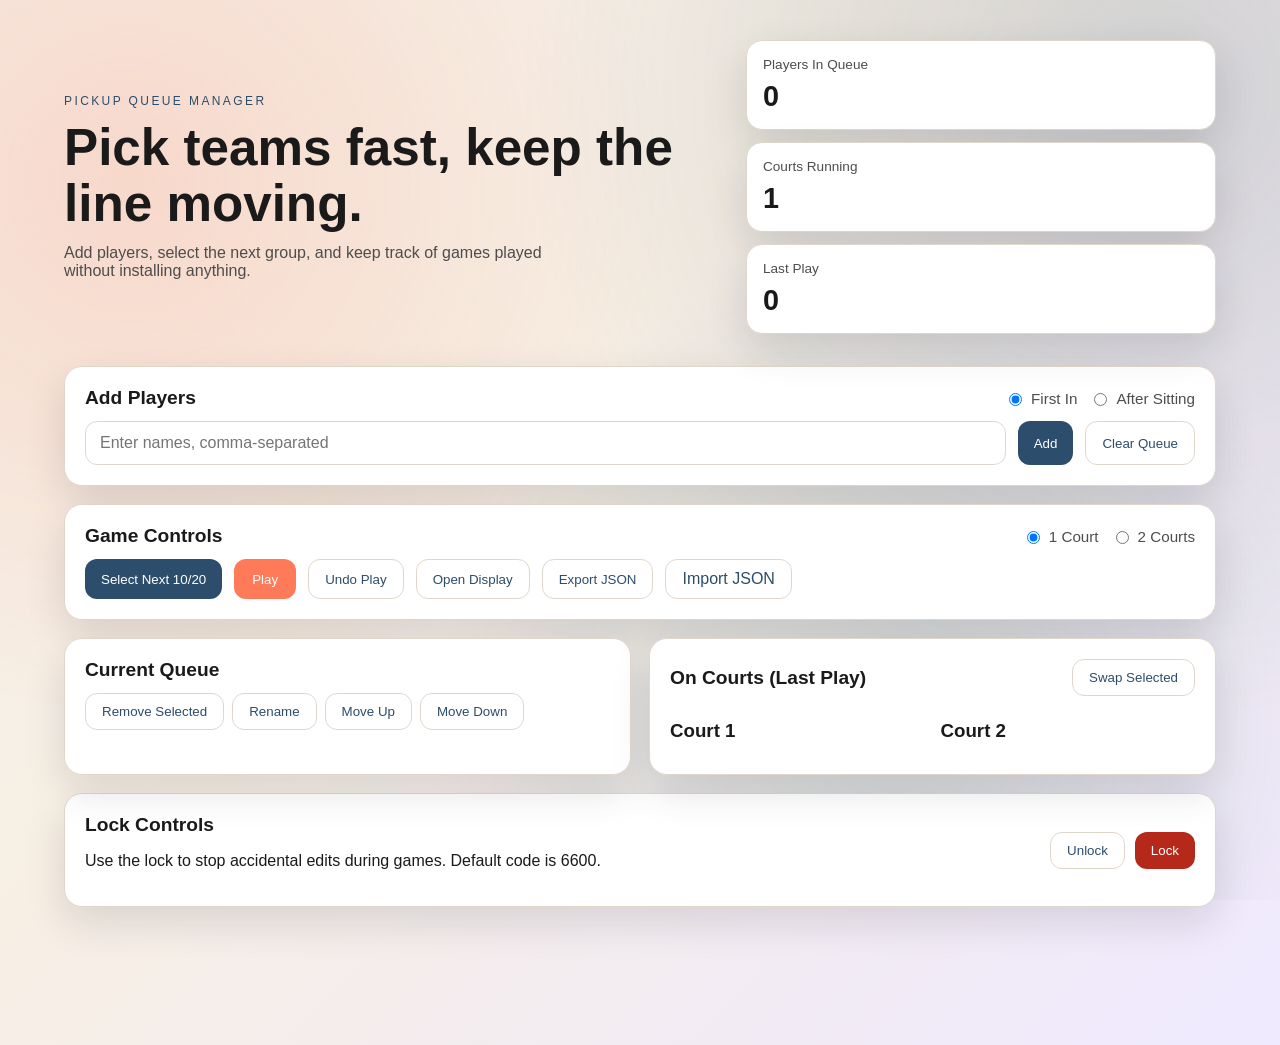
==== docs/index.html @ 73b5d34d "Add browser app for pickup queue" ====
<!DOCTYPE html>
<html lang="en">
  <head>
    <meta charset="UTF-8" />
    <meta name="viewport" content="width=device-width, initial-scale=1.0" />
    <title>Pickup Queue</title>
    <link rel="stylesheet" href="styles.css" />
  </head>
  <body>
    <div class="bg-orbit"></div>
    <div class="app">
      <header class="hero">
        <div>
          <p class="eyebrow">Pickup Queue Manager</p>
          <h1>Pick teams fast, keep the line moving.</h1>
          <p class="subhead">
            Add players, select the next group, and keep track of games played
            without installing anything.
          </p>
        </div>
        <div class="stats">
          <div class="stat-card">
            <span class="stat-label">Players In Queue</span>
            <span id="stat-queue" class="stat-value">0</span>
          </div>
          <div class="stat-card">
            <span class="stat-label">Courts Running</span>
            <span id="stat-courts" class="stat-value">1</span>
          </div>
          <div class="stat-card">
            <span class="stat-label">Last Play</span>
            <span id="stat-last-play" class="stat-value">0</span>
          </div>
        </div>
      </header>

      <section class="panel">
        <div class="panel-header">
          <h2>Add Players</h2>
          <div class="toggle-group">
            <label class="radio">
              <input type="radio" name="add-mode" value="first_in" checked />
              First In
            </label>
            <label class="radio">
              <input type="radio" name="add-mode" value="after_sitting" />
              After Sitting
            </label>
          </div>
        </div>
        <div class="add-row">
          <input
            id="player-input"
            type="text"
            placeholder="Enter names, comma-separated"
            autocomplete="off"
          />
          <button id="add-btn" class="primary" data-lockable="true">Add</button>
          <button id="clear-btn" class="ghost" data-lockable="true">
            Clear Queue
          </button>
        </div>
      </section>

      <section class="panel">
        <div class="panel-header">
          <h2>Game Controls</h2>
          <div class="toggle-group">
            <label class="radio">
              <input type="radio" name="courts" value="1" checked />
              1 Court
            </label>
            <label class="radio">
              <input type="radio" name="courts" value="2" />
              2 Courts
            </label>
          </div>
        </div>
        <div class="control-row">
          <button id="select-next-btn" class="primary">Select Next 10/20</button>
          <button id="play-btn" class="accent">Play</button>
          <button id="undo-btn" class="ghost">Undo Play</button>
          <button id="display-btn" class="ghost">Open Display</button>
          <button id="export-btn" class="ghost">Export JSON</button>
          <label class="ghost file-btn">
            Import JSON
            <input id="import-input" type="file" accept="application/json" />
          </label>
        </div>
      </section>

      <section class="grid">
        <div class="panel">
          <div class="panel-header">
            <h2>Current Queue</h2>
            <div class="queue-actions">
              <button id="remove-btn" class="ghost" data-lockable="true">
                Remove Selected
              </button>
              <button id="rename-btn" class="ghost" data-lockable="true">
                Rename
              </button>
              <button id="move-up-btn" class="ghost" data-lockable="true">
                Move Up
              </button>
              <button id="move-down-btn" class="ghost" data-lockable="true">
                Move Down
              </button>
            </div>
          </div>
          <ul id="queue-list" class="list" aria-label="Queue list"></ul>
        </div>

        <div class="panel">
          <div class="panel-header">
            <h2>On Courts (Last Play)</h2>
            <button id="swap-btn" class="ghost">Swap Selected</button>
          </div>
          <div class="courts">
            <div>
              <h3>Court 1</h3>
              <ul id="court1-list" class="list" aria-label="Court 1"></ul>
            </div>
            <div>
              <h3>Court 2</h3>
              <ul id="court2-list" class="list" aria-label="Court 2"></ul>
            </div>
          </div>
        </div>
      </section>

      <section class="panel lock-panel">
        <div>
          <h2>Lock Controls</h2>
          <p>
            Use the lock to stop accidental edits during games. Default code is
            6600.
          </p>
        </div>
        <div class="lock-actions">
          <button id="unlock-btn" class="ghost">Unlock</button>
          <button id="lock-btn" class="danger">Lock</button>
        </div>
      </section>
    </div>

    <script src="app.js"></script>
  </body>
</html>
---- docs/styles.css ----
:root {
  color-scheme: light;
  --bg: #f6f1ea;
  --ink: #1a1a1a;
  --ink-soft: #4d4d4d;
  --card: #ffffff;
  --border: #e0d7cc;
  --accent: #ff7a59;
  --accent-deep: #de4c2a;
  --primary: #2c4d6b;
  --primary-soft: #3b6c91;
  --danger: #b6291a;
  --shadow: 0 16px 40px rgba(15, 20, 35, 0.12);
  font-family: "Trebuchet MS", "Segoe UI", sans-serif;
}

* {
  box-sizing: border-box;
}

body {
  margin: 0;
  background: linear-gradient(135deg, #f6f1ea 0%, #f7efe4 40%, #efe9ff 100%);
  color: var(--ink);
  min-height: 100vh;
}

.bg-orbit {
  position: fixed;
  inset: 0;
  pointer-events: none;
  background: radial-gradient(circle at 10% 20%, rgba(255, 122, 89, 0.2), transparent 40%),
    radial-gradient(circle at 90% 10%, rgba(44, 77, 107, 0.18), transparent 45%),
    radial-gradient(circle at 70% 80%, rgba(62, 120, 88, 0.16), transparent 40%);
  z-index: -1;
}

.app {
  max-width: 1200px;
  margin: 40px auto 80px;
  padding: 0 24px 40px;
}

.hero {
  display: grid;
  grid-template-columns: minmax(280px, 1.4fr) minmax(240px, 1fr);
  gap: 24px;
  align-items: center;
  margin-bottom: 32px;
}

.eyebrow {
  text-transform: uppercase;
  letter-spacing: 0.2em;
  font-size: 12px;
  margin: 0 0 12px;
  color: var(--primary);
}

h1 {
  font-size: clamp(2.2rem, 4vw, 3.2rem);
  margin: 0 0 12px;
  line-height: 1.1;
}

h2 {
  margin: 0;
  font-size: 1.2rem;
}

h3 {
  margin: 12px 0;
}

.subhead {
  margin: 0;
  color: var(--ink-soft);
  max-width: 480px;
}

.stats {
  display: grid;
  gap: 12px;
}

.stat-card {
  background: var(--card);
  border: 1px solid var(--border);
  border-radius: 16px;
  padding: 16px;
  box-shadow: var(--shadow);
}

.stat-label {
  display: block;
  font-size: 0.85rem;
  color: var(--ink-soft);
  margin-bottom: 8px;
}

.stat-value {
  font-size: 1.8rem;
  font-weight: 700;
}

.panel {
  background: var(--card);
  border: 1px solid var(--border);
  border-radius: 18px;
  padding: 20px;
  box-shadow: var(--shadow);
  margin-bottom: 18px;
}

.panel-header {
  display: flex;
  gap: 12px;
  align-items: center;
  justify-content: space-between;
  flex-wrap: wrap;
  margin-bottom: 12px;
}

.toggle-group {
  display: flex;
  gap: 12px;
  flex-wrap: wrap;
}

.radio {
  display: inline-flex;
  gap: 6px;
  align-items: center;
  font-size: 0.95rem;
  color: var(--ink-soft);
}

input[type="text"] {
  flex: 1;
  padding: 12px 14px;
  border-radius: 12px;
  border: 1px solid var(--border);
  font-size: 1rem;
}

.add-row {
  display: flex;
  gap: 12px;
  flex-wrap: wrap;
}

.control-row {
  display: flex;
  gap: 12px;
  flex-wrap: wrap;
}

.queue-actions {
  display: flex;
  gap: 8px;
  flex-wrap: wrap;
}

.primary {
  background: var(--primary);
  color: white;
  border: none;
  padding: 10px 16px;
  border-radius: 12px;
  cursor: pointer;
}

.accent {
  background: var(--accent);
  color: white;
  border: none;
  padding: 10px 18px;
  border-radius: 12px;
  cursor: pointer;
}

.ghost {
  background: transparent;
  color: var(--primary);
  border: 1px solid var(--border);
  padding: 10px 16px;
  border-radius: 12px;
  cursor: pointer;
}

.danger {
  background: var(--danger);
  color: white;
  border: none;
  padding: 10px 16px;
  border-radius: 12px;
  cursor: pointer;
}

button:disabled {
  opacity: 0.5;
  cursor: not-allowed;
}

.file-btn {
  position: relative;
  overflow: hidden;
}

.file-btn input {
  position: absolute;
  inset: 0;
  opacity: 0;
  cursor: pointer;
}

.grid {
  display: grid;
  grid-template-columns: repeat(auto-fit, minmax(280px, 1fr));
  gap: 18px;
}

.list {
  list-style: none;
  padding: 0;
  margin: 0;
  display: grid;
  gap: 8px;
}

.list li {
  padding: 10px 12px;
  border-radius: 12px;
  border: 1px solid var(--border);
  display: flex;
  align-items: center;
  justify-content: space-between;
  background: #fbfaf8;
  cursor: pointer;
}

.list li.selected {
  border-color: var(--accent);
  background: rgba(255, 122, 89, 0.12);
}

.list .badge {
  font-size: 0.8rem;
  color: var(--ink-soft);
}

.courts {
  display: grid;
  grid-template-columns: repeat(auto-fit, minmax(180px, 1fr));
  gap: 16px;
}

.lock-panel {
  display: flex;
  justify-content: space-between;
  align-items: center;
  gap: 16px;
  flex-wrap: wrap;
}

.lock-actions {
  display: flex;
  gap: 10px;
}

.display {
  background: #050505;
  color: #f7f4ef;
}

.display-shell {
  min-height: 100vh;
  padding: 40px;
  background: radial-gradient(circle at top left, rgba(255, 122, 89, 0.16), transparent 50%),
    radial-gradient(circle at top right, rgba(44, 77, 107, 0.3), transparent 45%);
}

.display-shell h1 {
  font-size: clamp(2.5rem, 4vw, 4rem);
  margin: 0 0 24px;
}

.display-grid {
  display: grid;
  grid-template-columns: repeat(auto-fit, minmax(240px, 1fr));
  gap: 24px;
}

.display-court,
.display-queue {
  background: rgba(15, 15, 18, 0.7);
  border-radius: 20px;
  padding: 20px;
  border: 1px solid rgba(255, 255, 255, 0.08);
}

.display-court h2,
.display-queue h2 {
  margin-top: 0;
  font-size: 1.6rem;
}

.display-list,
.display-queue-list {
  list-style: none;
  padding: 0;
  margin: 0;
  display: grid;
  gap: 12px;
  font-size: clamp(1.4rem, 2vw, 2.4rem);
}

.display-queue-list {
  list-style: decimal;
  padding-left: 22px;
  font-size: clamp(1rem, 1.6vw, 1.6rem);
}

.display-queue-columns {
  display: grid;
  grid-template-columns: repeat(2, minmax(0, 1fr));
  gap: 16px;
}

@media (max-width: 768px) {
  .hero {
    grid-template-columns: 1fr;
  }

  .panel-header {
    flex-direction: column;
    align-items: flex-start;
  }
}
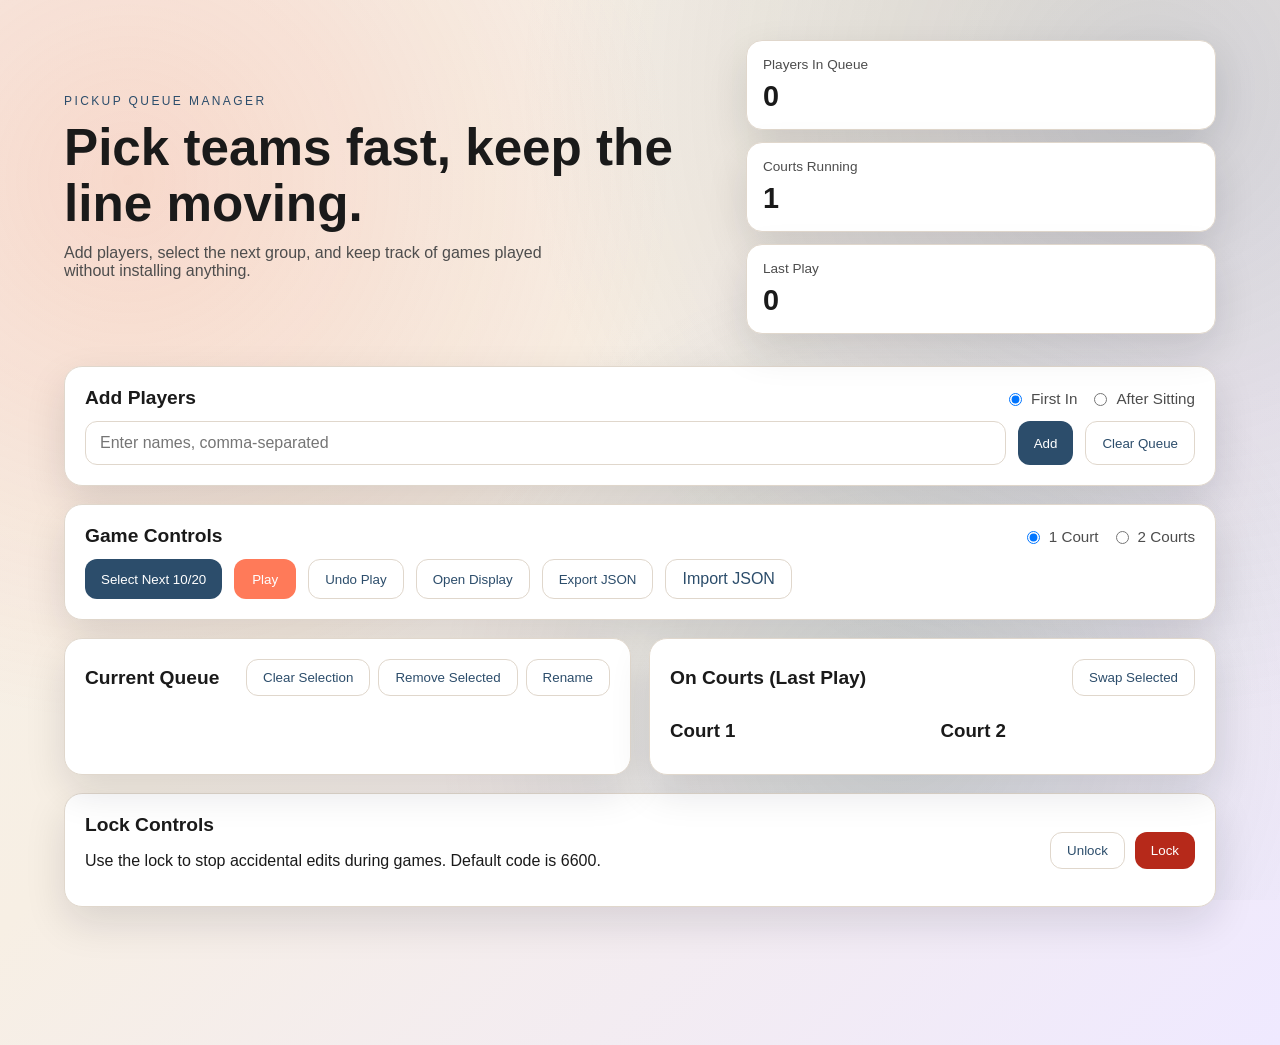
==== commit 3feed3af: "Add files via upload" ====
--- a/docs/index.html
+++ b/docs/index.html
@@ -94,17 +94,14 @@
           <div class="panel-header">
             <h2>Current Queue</h2>
             <div class="queue-actions">
+              <button id="clear-selection-btn" class="ghost" data-lockable="true">
+                Clear Selection
+              </button>
               <button id="remove-btn" class="ghost" data-lockable="true">
                 Remove Selected
               </button>
               <button id="rename-btn" class="ghost" data-lockable="true">
                 Rename
-              </button>
-              <button id="move-up-btn" class="ghost" data-lockable="true">
-                Move Up
-              </button>
-              <button id="move-down-btn" class="ghost" data-lockable="true">
-                Move Down
               </button>
             </div>
           </div>
--- a/docs/styles.css
+++ b/docs/styles.css
@@ -275,34 +275,43 @@
 
 .display-shell {
   min-height: 100vh;
-  padding: 40px;
+  padding: 20px 28px 28px;
   background: radial-gradient(circle at top left, rgba(255, 122, 89, 0.16), transparent 50%),
     radial-gradient(circle at top right, rgba(44, 77, 107, 0.3), transparent 45%);
+  display: flex;
+  flex-direction: column;
 }
 
 .display-shell h1 {
-  font-size: clamp(2.5rem, 4vw, 4rem);
-  margin: 0 0 24px;
+  font-size: clamp(1.6rem, 2.2vw, 2.4rem);
+  margin: 0 0 12px;
+  line-height: 1;
 }
 
 .display-grid {
   display: grid;
   grid-template-columns: repeat(auto-fit, minmax(240px, 1fr));
-  gap: 24px;
+  gap: 20px;
+  flex: 1;
+  min-height: 0;
 }
 
 .display-court,
 .display-queue {
   background: rgba(15, 15, 18, 0.7);
   border-radius: 20px;
-  padding: 20px;
+  padding: 16px;
   border: 1px solid rgba(255, 255, 255, 0.08);
+  display: flex;
+  flex-direction: column;
+  min-height: 0;
 }
 
 .display-court h2,
 .display-queue h2 {
   margin-top: 0;
-  font-size: 1.6rem;
+  margin-bottom: 12px;
+  font-size: 1.35rem;
 }
 
 .display-list,
@@ -313,6 +322,22 @@
   display: grid;
   gap: 12px;
   font-size: clamp(1.4rem, 2vw, 2.4rem);
+  align-content: start;
+  flex: 1;
+  min-height: 0;
+}
+
+.display-list {
+  grid-template-rows: repeat(10, minmax(0, 1fr));
+  font-size: clamp(2rem, min(4.5vw, 6.5vh), 5rem);
+}
+
+.display-list li {
+  display: flex;
+  align-items: center;
+  min-height: 0;
+  overflow: hidden;
+  line-height: 1;
 }
 
 .display-queue-list {
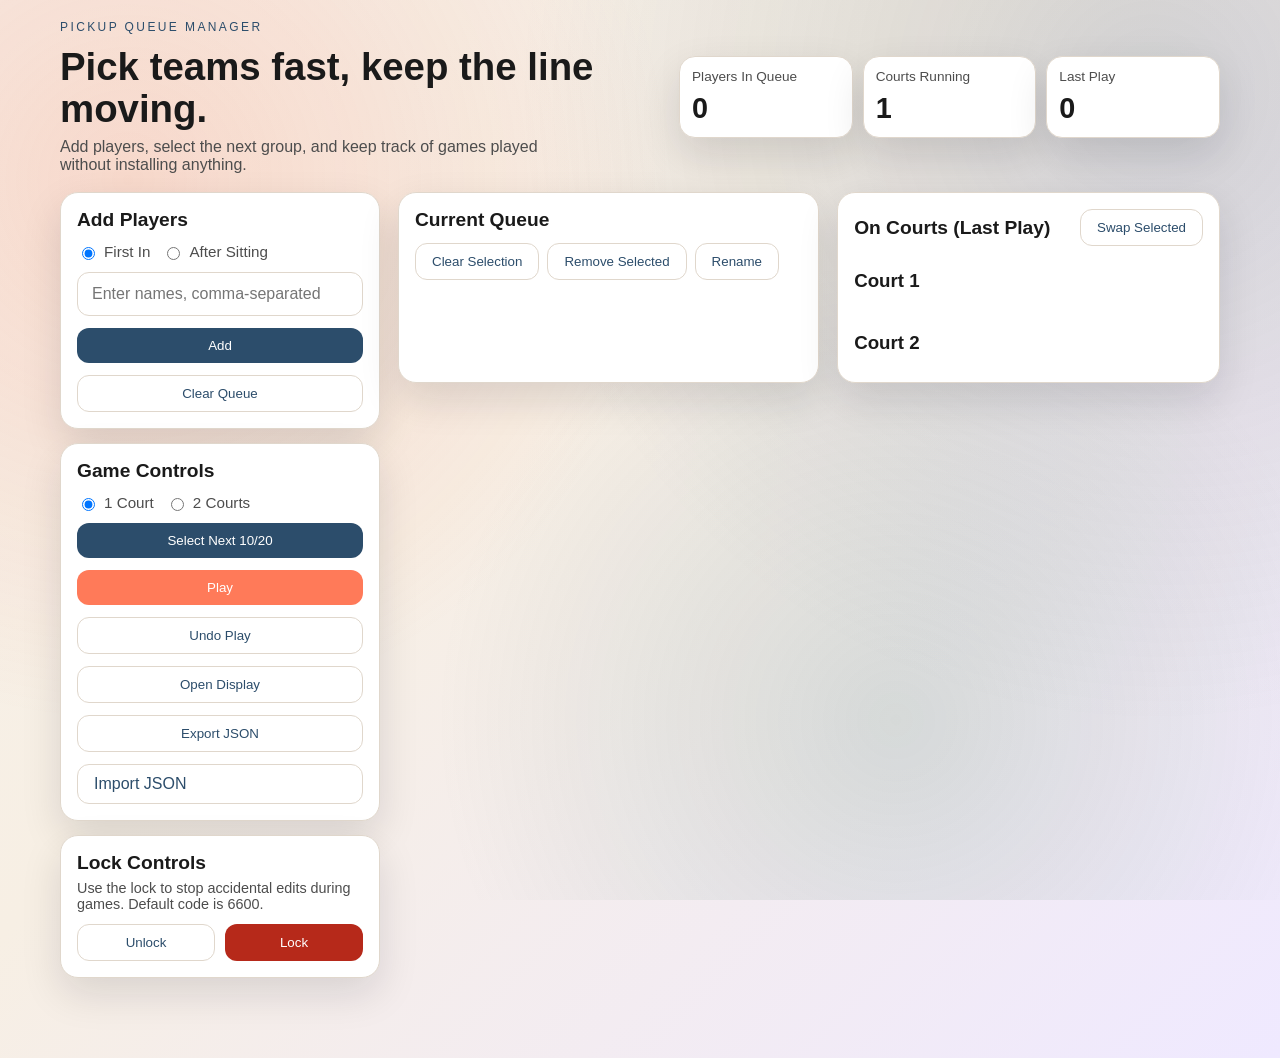
==== commit cb143689: "Add files via upload" ====
--- a/docs/index.html
+++ b/docs/index.html
@@ -34,111 +34,115 @@
         </div>
       </header>
 
-      <section class="panel">
-        <div class="panel-header">
-          <h2>Add Players</h2>
-          <div class="toggle-group">
-            <label class="radio">
-              <input type="radio" name="add-mode" value="first_in" checked />
-              First In
-            </label>
-            <label class="radio">
-              <input type="radio" name="add-mode" value="after_sitting" />
-              After Sitting
-            </label>
-          </div>
-        </div>
-        <div class="add-row">
-          <input
-            id="player-input"
-            type="text"
-            placeholder="Enter names, comma-separated"
-            autocomplete="off"
-          />
-          <button id="add-btn" class="primary" data-lockable="true">Add</button>
-          <button id="clear-btn" class="ghost" data-lockable="true">
-            Clear Queue
-          </button>
-        </div>
-      </section>
-
-      <section class="panel">
-        <div class="panel-header">
-          <h2>Game Controls</h2>
-          <div class="toggle-group">
-            <label class="radio">
-              <input type="radio" name="courts" value="1" checked />
-              1 Court
-            </label>
-            <label class="radio">
-              <input type="radio" name="courts" value="2" />
-              2 Courts
-            </label>
-          </div>
-        </div>
-        <div class="control-row">
-          <button id="select-next-btn" class="primary">Select Next 10/20</button>
-          <button id="play-btn" class="accent">Play</button>
-          <button id="undo-btn" class="ghost">Undo Play</button>
-          <button id="display-btn" class="ghost">Open Display</button>
-          <button id="export-btn" class="ghost">Export JSON</button>
-          <label class="ghost file-btn">
-            Import JSON
-            <input id="import-input" type="file" accept="application/json" />
-          </label>
-        </div>
-      </section>
-
-      <section class="grid">
-        <div class="panel">
-          <div class="panel-header">
-            <h2>Current Queue</h2>
-            <div class="queue-actions">
-              <button id="clear-selection-btn" class="ghost" data-lockable="true">
-                Clear Selection
-              </button>
-              <button id="remove-btn" class="ghost" data-lockable="true">
-                Remove Selected
-              </button>
-              <button id="rename-btn" class="ghost" data-lockable="true">
-                Rename
+      <main class="main-layout">
+        <aside class="control-stack">
+          <section class="panel">
+            <div class="panel-header">
+              <h2>Add Players</h2>
+              <div class="toggle-group">
+                <label class="radio">
+                  <input type="radio" name="add-mode" value="first_in" checked />
+                  First In
+                </label>
+                <label class="radio">
+                  <input type="radio" name="add-mode" value="after_sitting" />
+                  After Sitting
+                </label>
+              </div>
+            </div>
+            <div class="add-row">
+              <input
+                id="player-input"
+                type="text"
+                placeholder="Enter names, comma-separated"
+                autocomplete="off"
+              />
+              <button id="add-btn" class="primary" data-lockable="true">Add</button>
+              <button id="clear-btn" class="ghost" data-lockable="true">
+                Clear Queue
               </button>
             </div>
+          </section>
+
+          <section class="panel">
+            <div class="panel-header">
+              <h2>Game Controls</h2>
+              <div class="toggle-group">
+                <label class="radio">
+                  <input type="radio" name="courts" value="1" checked />
+                  1 Court
+                </label>
+                <label class="radio">
+                  <input type="radio" name="courts" value="2" />
+                  2 Courts
+                </label>
+              </div>
+            </div>
+            <div class="control-row">
+              <button id="select-next-btn" class="primary">Select Next 10/20</button>
+              <button id="play-btn" class="accent">Play</button>
+              <button id="undo-btn" class="ghost">Undo Play</button>
+              <button id="display-btn" class="ghost">Open Display</button>
+              <button id="export-btn" class="ghost">Export JSON</button>
+              <label class="ghost file-btn">
+                Import JSON
+                <input id="import-input" type="file" accept="application/json" />
+              </label>
+            </div>
+          </section>
+
+          <section class="panel lock-panel">
+            <div>
+              <h2>Lock Controls</h2>
+              <p>
+                Use the lock to stop accidental edits during games. Default code is
+                6600.
+              </p>
+            </div>
+            <div class="lock-actions">
+              <button id="unlock-btn" class="ghost">Unlock</button>
+              <button id="lock-btn" class="danger">Lock</button>
+            </div>
+          </section>
+        </aside>
+
+        <section class="queue-dashboard">
+          <div class="panel">
+            <div class="panel-header">
+              <h2>Current Queue</h2>
+              <div class="queue-actions">
+                <button id="clear-selection-btn" class="ghost" data-lockable="true">
+                  Clear Selection
+                </button>
+                <button id="remove-btn" class="ghost" data-lockable="true">
+                  Remove Selected
+                </button>
+                <button id="rename-btn" class="ghost" data-lockable="true">
+                  Rename
+                </button>
+              </div>
+            </div>
+            <ul id="queue-list" class="list" aria-label="Queue list"></ul>
           </div>
-          <ul id="queue-list" class="list" aria-label="Queue list"></ul>
-        </div>
 
-        <div class="panel">
-          <div class="panel-header">
-            <h2>On Courts (Last Play)</h2>
-            <button id="swap-btn" class="ghost">Swap Selected</button>
-          </div>
-          <div class="courts">
-            <div>
-              <h3>Court 1</h3>
-              <ul id="court1-list" class="list" aria-label="Court 1"></ul>
+          <div class="panel">
+            <div class="panel-header">
+              <h2>On Courts (Last Play)</h2>
+              <button id="swap-btn" class="ghost">Swap Selected</button>
             </div>
-            <div>
-              <h3>Court 2</h3>
-              <ul id="court2-list" class="list" aria-label="Court 2"></ul>
+            <div class="courts">
+              <div>
+                <h3>Court 1</h3>
+                <ul id="court1-list" class="list" aria-label="Court 1"></ul>
+              </div>
+              <div>
+                <h3>Court 2</h3>
+                <ul id="court2-list" class="list" aria-label="Court 2"></ul>
+              </div>
             </div>
           </div>
-        </div>
-      </section>
-
-      <section class="panel lock-panel">
-        <div>
-          <h2>Lock Controls</h2>
-          <p>
-            Use the lock to stop accidental edits during games. Default code is
-            6600.
-          </p>
-        </div>
-        <div class="lock-actions">
-          <button id="unlock-btn" class="ghost">Unlock</button>
-          <button id="lock-btn" class="danger">Lock</button>
-        </div>
-      </section>
+        </section>
+      </main>
     </div>
 
     <script src="app.js"></script>
--- a/docs/styles.css
+++ b/docs/styles.css
@@ -37,16 +37,16 @@
 
 .app {
   max-width: 1200px;
-  margin: 40px auto 80px;
-  padding: 0 24px 40px;
+  margin: 20px auto 48px;
+  padding: 0 20px 32px;
 }
 
 .hero {
   display: grid;
-  grid-template-columns: minmax(280px, 1.4fr) minmax(240px, 1fr);
-  gap: 24px;
-  align-items: center;
-  margin-bottom: 32px;
+  grid-template-columns: minmax(260px, 1fr) minmax(360px, 0.9fr);
+  gap: 18px;
+  align-items: center;
+  margin-bottom: 18px;
 }
 
 .eyebrow {
@@ -58,8 +58,8 @@
 }
 
 h1 {
-  font-size: clamp(2.2rem, 4vw, 3.2rem);
-  margin: 0 0 12px;
+  font-size: clamp(1.8rem, 3vw, 2.5rem);
+  margin: 0 0 8px;
   line-height: 1.1;
 }
 
@@ -80,14 +80,15 @@
 
 .stats {
   display: grid;
-  gap: 12px;
+  grid-template-columns: repeat(3, minmax(0, 1fr));
+  gap: 10px;
 }
 
 .stat-card {
   background: var(--card);
   border: 1px solid var(--border);
   border-radius: 16px;
-  padding: 16px;
+  padding: 12px;
   box-shadow: var(--shadow);
 }
 
@@ -107,9 +108,25 @@
   background: var(--card);
   border: 1px solid var(--border);
   border-radius: 18px;
-  padding: 20px;
+  padding: 16px;
   box-shadow: var(--shadow);
   margin-bottom: 18px;
+}
+
+.main-layout {
+  display: grid;
+  grid-template-columns: minmax(260px, 320px) minmax(0, 1fr);
+  gap: 18px;
+  align-items: start;
+}
+
+.control-stack {
+  display: grid;
+  gap: 14px;
+}
+
+.control-stack .panel {
+  margin-bottom: 0;
 }
 
 .panel-header {
@@ -153,6 +170,33 @@
   display: flex;
   gap: 12px;
   flex-wrap: wrap;
+}
+
+.control-stack .add-row,
+.control-stack .control-row {
+  flex-direction: column;
+}
+
+.control-stack input[type="text"],
+.control-stack button,
+.control-stack .file-btn {
+  width: 100%;
+}
+
+.control-stack .lock-panel {
+  display: grid;
+  gap: 12px;
+}
+
+.control-stack .lock-panel p {
+  margin: 6px 0 0;
+  color: var(--ink-soft);
+  font-size: 0.9rem;
+}
+
+.control-stack .lock-actions {
+  display: grid;
+  grid-template-columns: repeat(2, minmax(0, 1fr));
 }
 
 .queue-actions {
@@ -218,6 +262,16 @@
   display: grid;
   grid-template-columns: repeat(auto-fit, minmax(280px, 1fr));
   gap: 18px;
+}
+
+.queue-dashboard {
+  display: grid;
+  grid-template-columns: minmax(320px, 1.1fr) minmax(320px, 1fr);
+  gap: 18px;
+}
+
+.queue-dashboard .panel {
+  margin-bottom: 0;
 }
 
 .list {
@@ -357,6 +411,15 @@
     grid-template-columns: 1fr;
   }
 
+  .stats {
+    grid-template-columns: 1fr;
+  }
+
+  .main-layout,
+  .queue-dashboard {
+    grid-template-columns: 1fr;
+  }
+
   .panel-header {
     flex-direction: column;
     align-items: flex-start;
